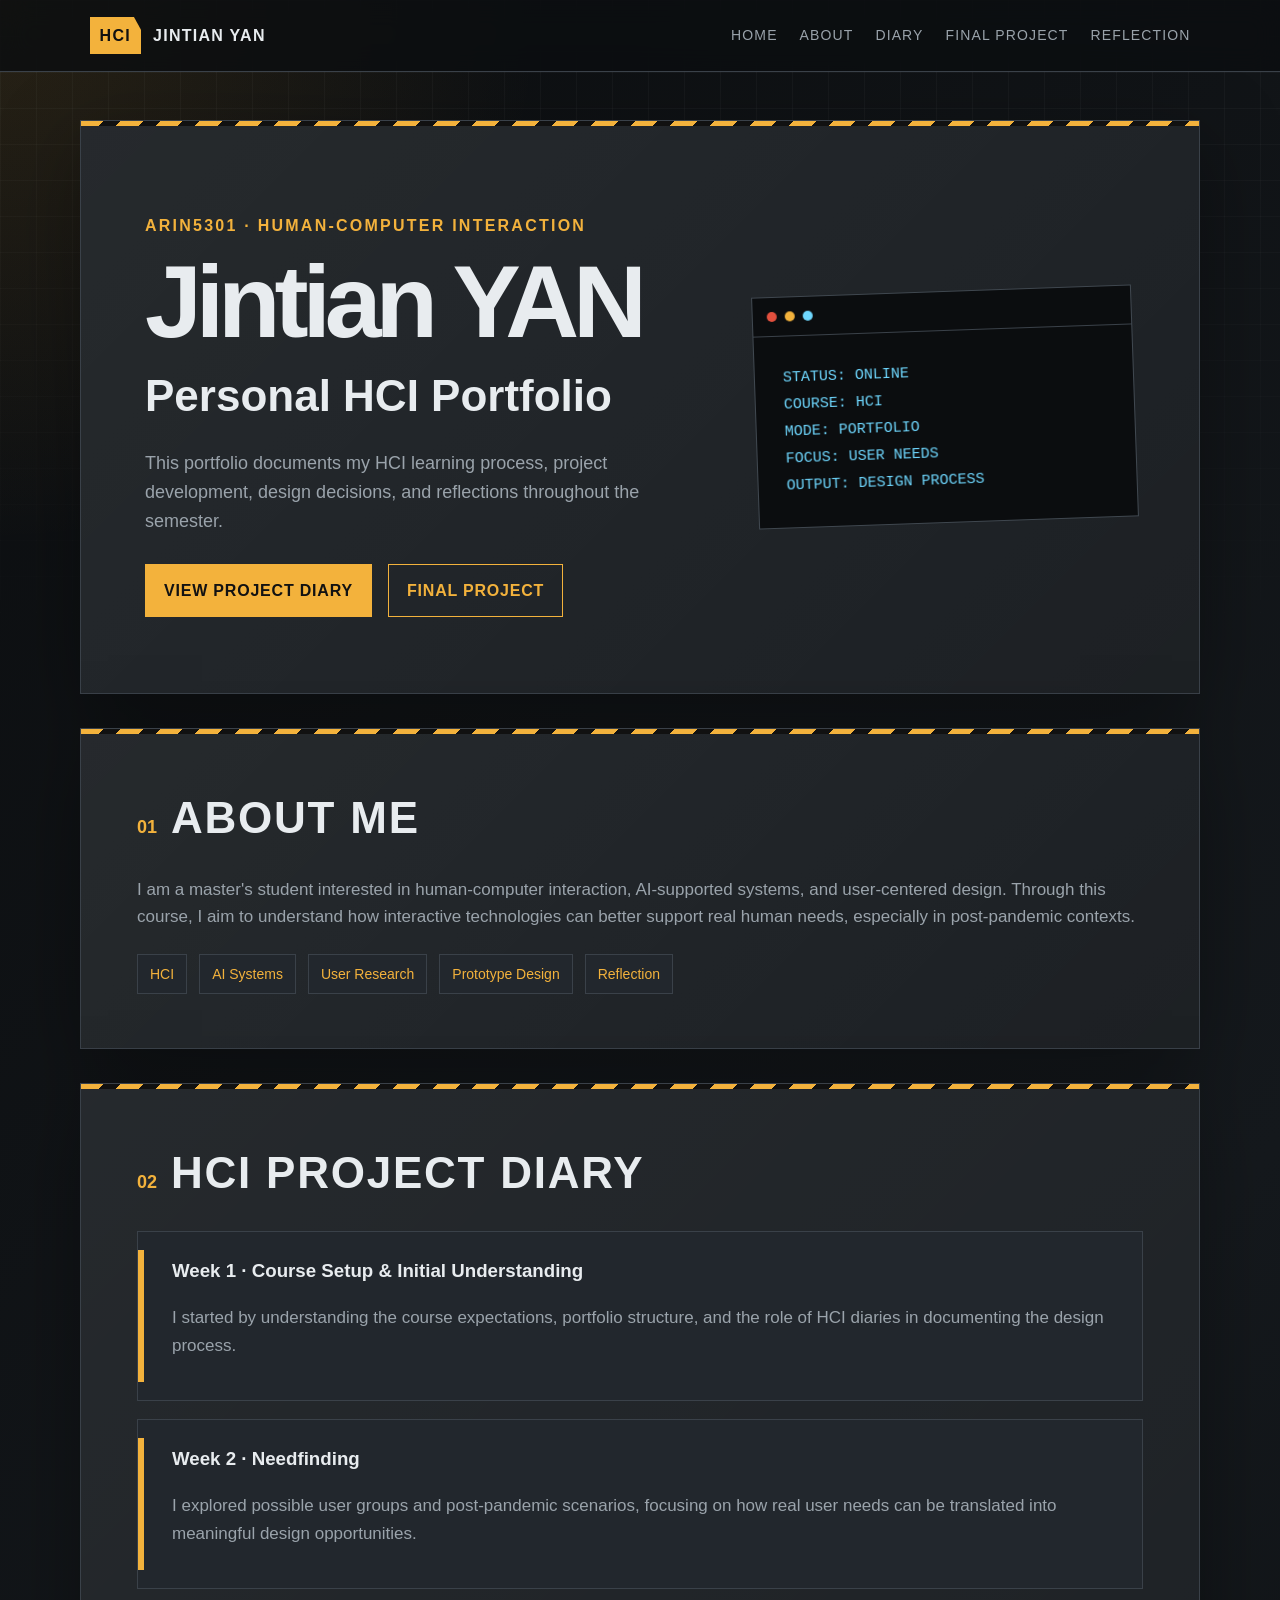
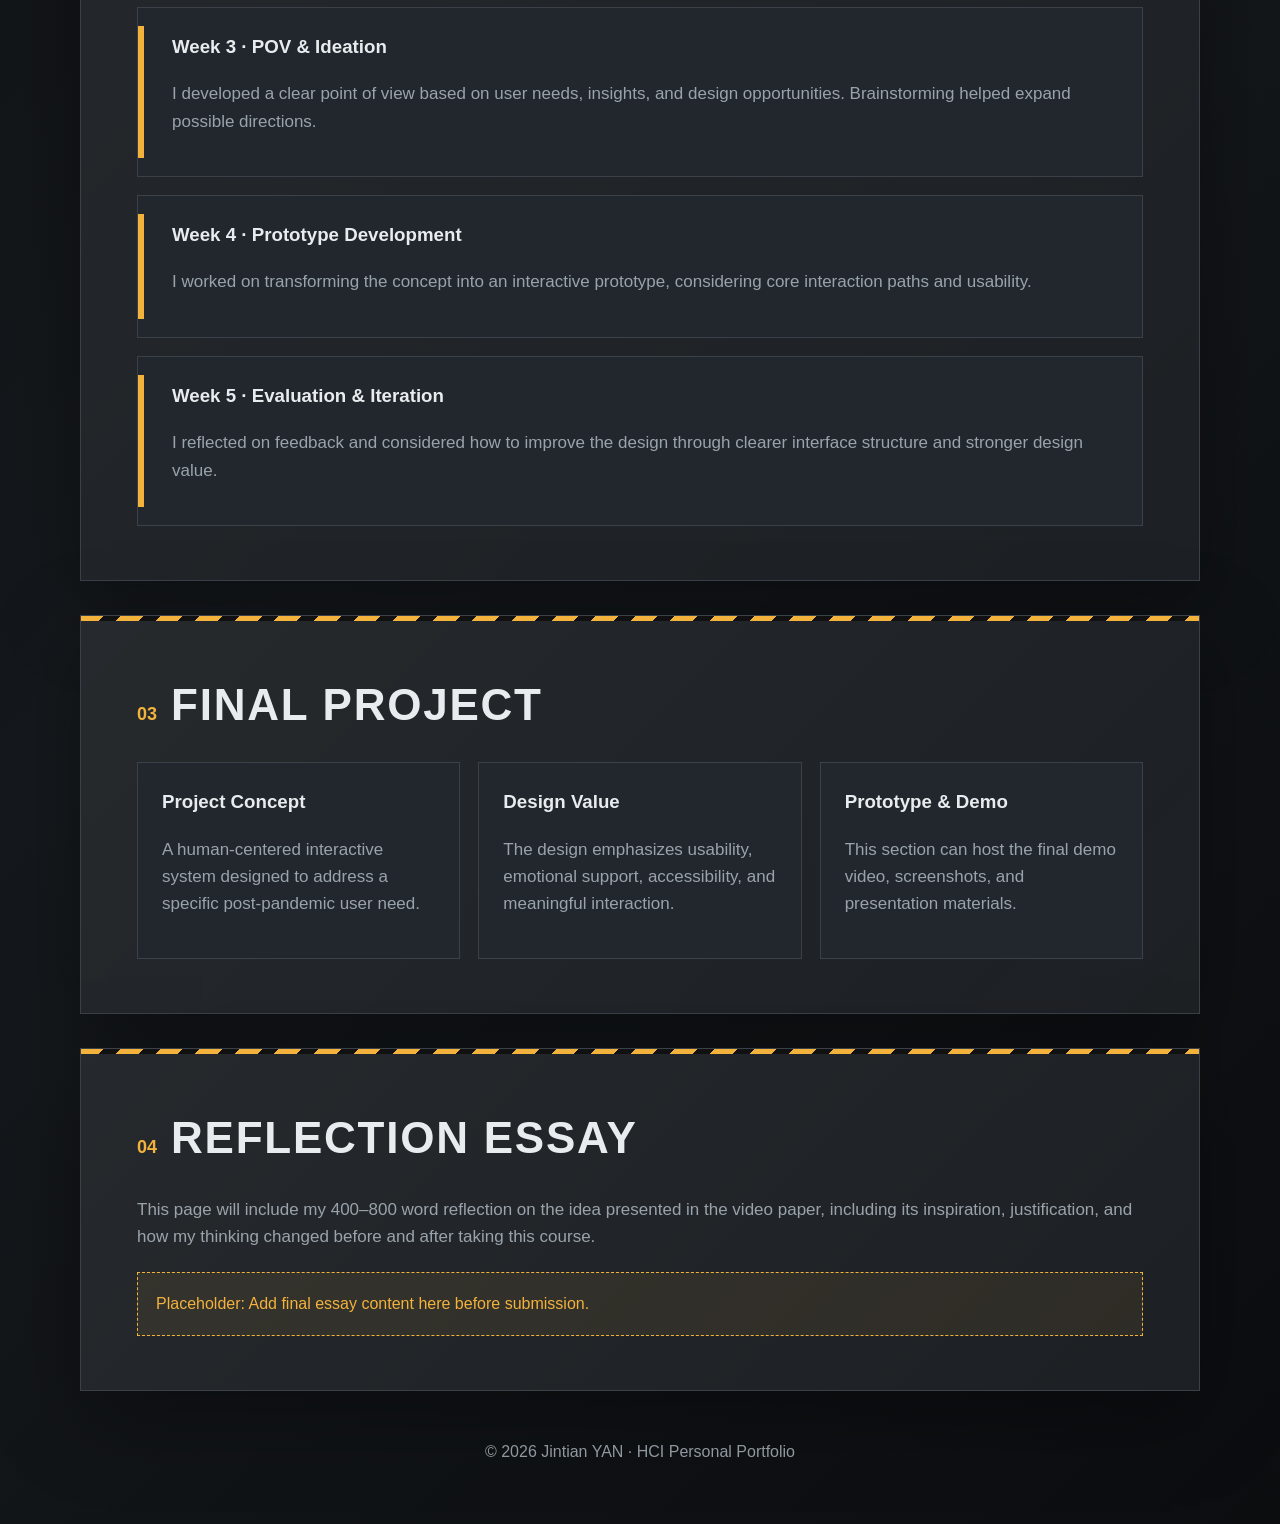
==== index.html @ 7fcb2a55 "Add files via upload" ====
<!DOCTYPE html>
<html lang="en">
<head>
  <meta charset="UTF-8" />
  <meta name="viewport" content="width=device-width, initial-scale=1.0" />
  <title>Jintian YAN | HCI Portfolio</title>
  <link rel="stylesheet" href="style.css" />
</head>
<body>
  <div class="grid-bg"></div>

  <header class="topbar">
    <div class="brand">
      <span class="mark">HCI</span>
      <span>Jintian YAN</span>
    </div>
    <nav>
      <a href="#home">Home</a>
      <a href="#about">About</a>
      <a href="#diary">Diary</a>
      <a href="#project">Final Project</a>
      <a href="#essay">Reflection</a>
    </nav>
  </header>

  <main>
    <section id="home" class="hero panel">
      <div class="hero-left">
        <p class="eyebrow">ARIN5301 · Human-Computer Interaction</p>
        <h1>Jintian YAN</h1>
        <h2>Personal HCI Portfolio</h2>
        <p class="intro">
          This portfolio documents my HCI learning process, project development,
          design decisions, and reflections throughout the semester.
        </p>
        <div class="hero-actions">
          <a class="btn primary" href="#diary">View Project Diary</a>
          <a class="btn ghost" href="#project">Final Project</a>
        </div>
      </div>

      <div class="hero-card">
        <div class="terminal-head">
          <span></span><span></span><span></span>
        </div>
        <pre><code>STATUS: ONLINE
COURSE: HCI
MODE: PORTFOLIO
FOCUS: USER NEEDS
OUTPUT: DESIGN PROCESS</code></pre>
      </div>
    </section>

    <section id="about" class="panel section">
      <div class="section-title">
        <span>01</span>
        <h2>About Me</h2>
      </div>
      <p>
        I am a master's student interested in human-computer interaction,
        AI-supported systems, and user-centered design. Through this course,
        I aim to understand how interactive technologies can better support
        real human needs, especially in post-pandemic contexts.
      </p>
      <div class="tag-row">
        <span>HCI</span>
        <span>AI Systems</span>
        <span>User Research</span>
        <span>Prototype Design</span>
        <span>Reflection</span>
      </div>
    </section>

    <section id="diary" class="panel section">
      <div class="section-title">
        <span>02</span>
        <h2>HCI Project Diary</h2>
      </div>
      <div class="timeline">
        <article>
          <h3>Week 1 · Course Setup & Initial Understanding</h3>
          <p>
            I started by understanding the course expectations, portfolio structure,
            and the role of HCI diaries in documenting the design process.
          </p>
        </article>
        <article>
          <h3>Week 2 · Needfinding</h3>
          <p>
            I explored possible user groups and post-pandemic scenarios, focusing on
            how real user needs can be translated into meaningful design opportunities.
          </p>
        </article>
        <article>
          <h3>Week 3 · POV & Ideation</h3>
          <p>
            I developed a clear point of view based on user needs, insights,
            and design opportunities. Brainstorming helped expand possible directions.
          </p>
        </article>
        <article>
          <h3>Week 4 · Prototype Development</h3>
          <p>
            I worked on transforming the concept into an interactive prototype,
            considering core interaction paths and usability.
          </p>
        </article>
        <article>
          <h3>Week 5 · Evaluation & Iteration</h3>
          <p>
            I reflected on feedback and considered how to improve the design through
            clearer interface structure and stronger design value.
          </p>
        </article>
      </div>
    </section>

    <section id="project" class="panel section">
      <div class="section-title">
        <span>03</span>
        <h2>Final Project</h2>
      </div>
      <div class="cards">
        <div class="card">
          <h3>Project Concept</h3>
          <p>
            A human-centered interactive system designed to address a specific
            post-pandemic user need.
          </p>
        </div>
        <div class="card">
          <h3>Design Value</h3>
          <p>
            The design emphasizes usability, emotional support, accessibility,
            and meaningful interaction.
          </p>
        </div>
        <div class="card">
          <h3>Prototype & Demo</h3>
          <p>
            This section can host the final demo video, screenshots, and presentation
            materials.
          </p>
        </div>
      </div>
    </section>

    <section id="essay" class="panel section">
      <div class="section-title">
        <span>04</span>
        <h2>Reflection Essay</h2>
      </div>
      <p>
        This page will include my 400–800 word reflection on the idea presented in
        the video paper, including its inspiration, justification, and how my thinking
        changed before and after taking this course.
      </p>
      <div class="note">
        Placeholder: Add final essay content here before submission.
      </div>
    </section>
  </main>

  <footer>
    <p>© 2026 Jintian YAN · HCI Personal Portfolio</p>
  </footer>
</body>
</html>
---- style.css ----
:root {
  --bg: #101214;
  --panel: #191d21;
  --panel-2: #22272d;
  --text: #e8ecef;
  --muted: #9aa3ab;
  --line: #3a4149;
  --accent: #f3b23c;
  --danger: #e3503e;
  --cyan: #6fd8ff;
}

* {
  box-sizing: border-box;
}

html {
  scroll-behavior: smooth;
}

body {
  margin: 0;
  background:
    radial-gradient(circle at top left, rgba(243,178,60,0.12), transparent 34rem),
    linear-gradient(135deg, #0c0e10 0%, #15191d 55%, #0b0d0f 100%);
  color: var(--text);
  font-family: Inter, -apple-system, BlinkMacSystemFont, "Segoe UI", Arial, sans-serif;
  line-height: 1.6;
}

.grid-bg {
  position: fixed;
  inset: 0;
  pointer-events: none;
  background-image:
    linear-gradient(rgba(255,255,255,0.035) 1px, transparent 1px),
    linear-gradient(90deg, rgba(255,255,255,0.035) 1px, transparent 1px);
  background-size: 36px 36px;
  mask-image: linear-gradient(to bottom, black, transparent 80%);
}

.topbar {
  position: sticky;
  top: 0;
  z-index: 10;
  height: 72px;
  padding: 0 7vw;
  display: flex;
  align-items: center;
  justify-content: space-between;
  background: rgba(12, 14, 16, 0.82);
  backdrop-filter: blur(14px);
  border-bottom: 1px solid var(--line);
}

.brand {
  display: flex;
  align-items: center;
  gap: 12px;
  font-weight: 800;
  letter-spacing: 0.08em;
  text-transform: uppercase;
}

.mark {
  padding: 6px 10px;
  background: var(--accent);
  color: #111;
  clip-path: polygon(0 0, 86% 0, 100% 35%, 100% 100%, 0 100%);
}

nav {
  display: flex;
  gap: 22px;
}

nav a {
  color: var(--muted);
  text-decoration: none;
  font-size: 14px;
  text-transform: uppercase;
  letter-spacing: 0.08em;
}

nav a:hover {
  color: var(--accent);
}

main {
  width: min(1120px, 88vw);
  margin: 48px auto;
}

.panel {
  position: relative;
  background:
    linear-gradient(135deg, rgba(255,255,255,0.055), rgba(255,255,255,0.015)),
    var(--panel);
  border: 1px solid var(--line);
  box-shadow: 0 24px 80px rgba(0,0,0,0.35);
}

.panel::before {
  content: "";
  position: absolute;
  top: 0;
  left: 0;
  height: 5px;
  width: 100%;
  background: repeating-linear-gradient(
    135deg,
    var(--accent) 0 16px,
    #111 16px 28px
  );
}

.hero {
  min-height: 540px;
  padding: 76px 64px;
  display: grid;
  grid-template-columns: 1.2fr 0.8fr;
  gap: 40px;
  align-items: center;
  overflow: hidden;
}

.eyebrow {
  color: var(--accent);
  font-weight: 800;
  text-transform: uppercase;
  letter-spacing: 0.14em;
}

h1 {
  margin: 0;
  font-size: clamp(56px, 8vw, 104px);
  line-height: 0.92;
  letter-spacing: -0.06em;
}

h2 {
  margin: 12px 0 0;
  font-size: clamp(24px, 4vw, 44px);
}

.intro {
  max-width: 620px;
  color: var(--muted);
  font-size: 18px;
}

.hero-actions {
  display: flex;
  gap: 16px;
  flex-wrap: wrap;
  margin-top: 28px;
}

.btn {
  display: inline-block;
  padding: 13px 18px;
  border: 1px solid var(--accent);
  text-decoration: none;
  font-weight: 800;
  letter-spacing: 0.05em;
  text-transform: uppercase;
}

.btn.primary {
  background: var(--accent);
  color: #121212;
}

.btn.ghost {
  color: var(--accent);
}

.hero-card {
  background: #0b0d0f;
  border: 1px solid #404850;
  transform: rotate(-2deg);
}

.terminal-head {
  display: flex;
  gap: 8px;
  padding: 14px;
  border-bottom: 1px solid var(--line);
}

.terminal-head span {
  width: 10px;
  height: 10px;
  border-radius: 50%;
  background: var(--danger);
}

.terminal-head span:nth-child(2) {
  background: var(--accent);
}

.terminal-head span:nth-child(3) {
  background: var(--cyan);
}

pre {
  margin: 0;
  padding: 28px;
  color: var(--cyan);
  font-size: 15px;
  line-height: 1.8;
  white-space: pre-wrap;
}

.section {
  margin-top: 34px;
  padding: 54px 56px;
}

.section-title {
  display: flex;
  align-items: baseline;
  gap: 14px;
  margin-bottom: 22px;
}

.section-title span {
  color: var(--accent);
  font-weight: 900;
  font-size: 18px;
}

.section-title h2 {
  margin: 0;
  text-transform: uppercase;
  letter-spacing: 0.04em;
}

.section p {
  color: var(--muted);
  font-size: 17px;
}

.tag-row {
  display: flex;
  flex-wrap: wrap;
  gap: 12px;
  margin-top: 24px;
}

.tag-row span {
  border: 1px solid var(--line);
  background: var(--panel-2);
  padding: 8px 12px;
  color: var(--accent);
  font-size: 14px;
}

.timeline {
  display: grid;
  gap: 18px;
}

.timeline article {
  position: relative;
  padding: 24px 26px 24px 34px;
  background: var(--panel-2);
  border: 1px solid var(--line);
}

.timeline article::before {
  content: "";
  position: absolute;
  left: 0;
  top: 18px;
  bottom: 18px;
  width: 6px;
  background: var(--accent);
}

.timeline h3,
.card h3 {
  margin-top: 0;
  color: var(--text);
}

.cards {
  display: grid;
  grid-template-columns: repeat(3, 1fr);
  gap: 18px;
}

.card {
  background: var(--panel-2);
  border: 1px solid var(--line);
  padding: 24px;
  min-height: 190px;
}

.note {
  margin-top: 22px;
  padding: 18px;
  border: 1px dashed var(--accent);
  color: var(--accent);
  background: rgba(243,178,60,0.08);
}

footer {
  width: min(1120px, 88vw);
  margin: 34px auto 60px;
  color: var(--muted);
  text-align: center;
}

@media (max-width: 820px) {
  .topbar {
    height: auto;
    padding: 18px 6vw;
    align-items: flex-start;
    gap: 14px;
    flex-direction: column;
  }

  nav {
    flex-wrap: wrap;
    gap: 12px;
  }

  .hero {
    grid-template-columns: 1fr;
    padding: 58px 28px;
  }

  .section {
    padding: 44px 28px;
  }

  .cards {
    grid-template-columns: 1fr;
  }
}
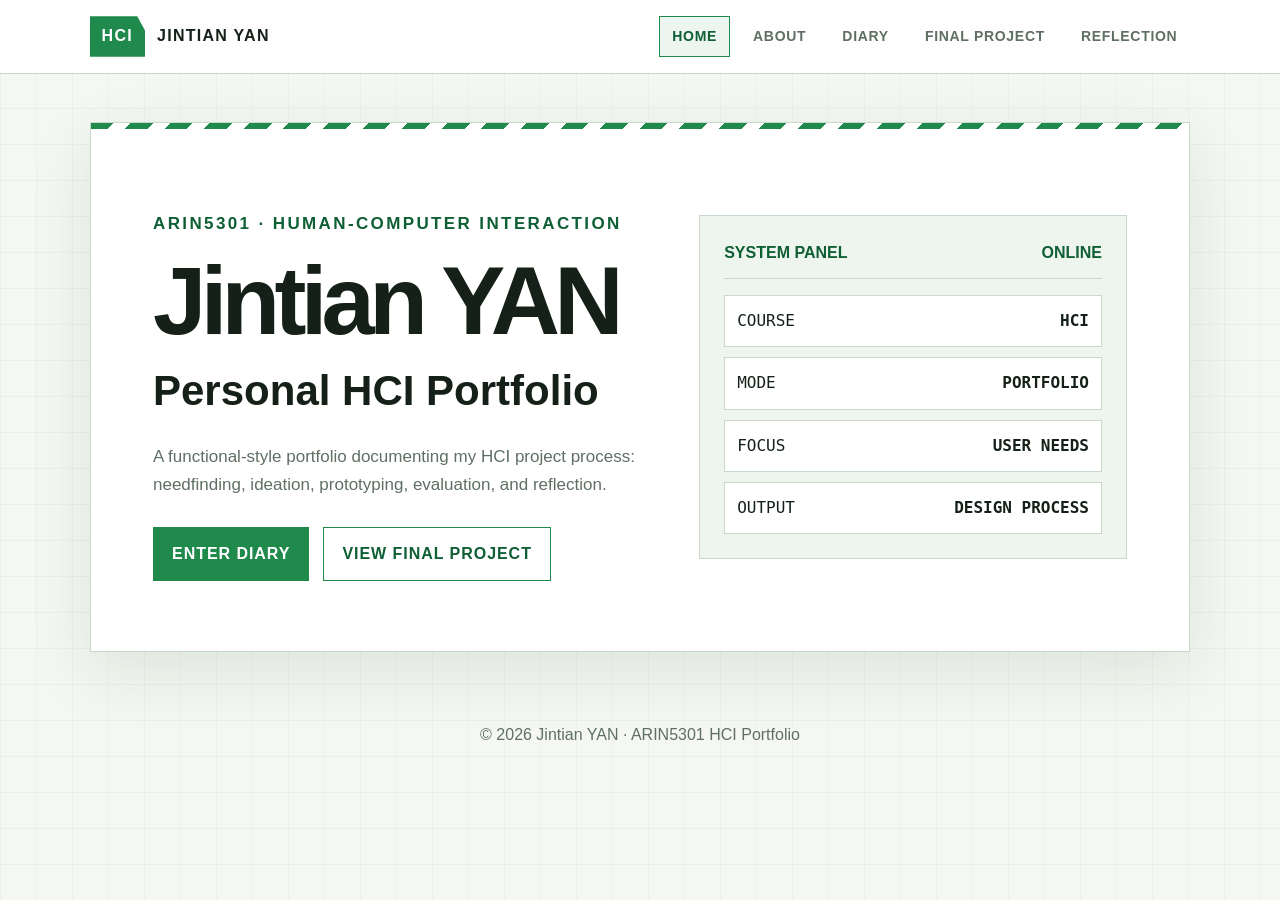
==== commit 9db8b802: "Add files via upload" ====
--- a/index.html
+++ b/index.html
@@ -7,162 +7,42 @@
   <link rel="stylesheet" href="style.css" />
 </head>
 <body>
-  <div class="grid-bg"></div>
+  <header class="topbar">
+    <div class="brand"><span class="logo">HCI</span><span>Jintian YAN</span></div>
+    <nav><a class="active" href="index.html">Home</a>
+<a class="" href="about.html">About</a>
+<a class="" href="diary.html">Diary</a>
+<a class="" href="project.html">Final Project</a>
+<a class="" href="reflection.html">Reflection</a></nav>
+  </header>
+  
+<main>
+  <section class="hero panel">
+    <div>
+      <p class="eyebrow">ARIN5301 · Human-Computer Interaction</p>
+      <h1>Jintian YAN</h1>
+      <h2>Personal HCI Portfolio</h2>
+      <p>
+        A functional-style portfolio documenting my HCI project process:
+        needfinding, ideation, prototyping, evaluation, and reflection.
+      </p>
+      <div class="btn-row">
+        <a class="btn primary" href="diary.html">Enter Diary</a>
+        <a class="btn" href="project.html">View Final Project</a>
+      </div>
+    </div>
+    <div class="status-card">
+      <div class="status-title"><span>SYSTEM PANEL</span><span>ONLINE</span></div>
+      <div class="status-grid">
+        <div><span>COURSE</span><strong>HCI</strong></div>
+        <div><span>MODE</span><strong>PORTFOLIO</strong></div>
+        <div><span>FOCUS</span><strong>USER NEEDS</strong></div>
+        <div><span>OUTPUT</span><strong>DESIGN PROCESS</strong></div>
+      </div>
+    </div>
+  </section>
+</main>
 
-  <header class="topbar">
-    <div class="brand">
-      <span class="mark">HCI</span>
-      <span>Jintian YAN</span>
-    </div>
-    <nav>
-      <a href="#home">Home</a>
-      <a href="#about">About</a>
-      <a href="#diary">Diary</a>
-      <a href="#project">Final Project</a>
-      <a href="#essay">Reflection</a>
-    </nav>
-  </header>
-
-  <main>
-    <section id="home" class="hero panel">
-      <div class="hero-left">
-        <p class="eyebrow">ARIN5301 · Human-Computer Interaction</p>
-        <h1>Jintian YAN</h1>
-        <h2>Personal HCI Portfolio</h2>
-        <p class="intro">
-          This portfolio documents my HCI learning process, project development,
-          design decisions, and reflections throughout the semester.
-        </p>
-        <div class="hero-actions">
-          <a class="btn primary" href="#diary">View Project Diary</a>
-          <a class="btn ghost" href="#project">Final Project</a>
-        </div>
-      </div>
-
-      <div class="hero-card">
-        <div class="terminal-head">
-          <span></span><span></span><span></span>
-        </div>
-        <pre><code>STATUS: ONLINE
-COURSE: HCI
-MODE: PORTFOLIO
-FOCUS: USER NEEDS
-OUTPUT: DESIGN PROCESS</code></pre>
-      </div>
-    </section>
-
-    <section id="about" class="panel section">
-      <div class="section-title">
-        <span>01</span>
-        <h2>About Me</h2>
-      </div>
-      <p>
-        I am a master's student interested in human-computer interaction,
-        AI-supported systems, and user-centered design. Through this course,
-        I aim to understand how interactive technologies can better support
-        real human needs, especially in post-pandemic contexts.
-      </p>
-      <div class="tag-row">
-        <span>HCI</span>
-        <span>AI Systems</span>
-        <span>User Research</span>
-        <span>Prototype Design</span>
-        <span>Reflection</span>
-      </div>
-    </section>
-
-    <section id="diary" class="panel section">
-      <div class="section-title">
-        <span>02</span>
-        <h2>HCI Project Diary</h2>
-      </div>
-      <div class="timeline">
-        <article>
-          <h3>Week 1 · Course Setup & Initial Understanding</h3>
-          <p>
-            I started by understanding the course expectations, portfolio structure,
-            and the role of HCI diaries in documenting the design process.
-          </p>
-        </article>
-        <article>
-          <h3>Week 2 · Needfinding</h3>
-          <p>
-            I explored possible user groups and post-pandemic scenarios, focusing on
-            how real user needs can be translated into meaningful design opportunities.
-          </p>
-        </article>
-        <article>
-          <h3>Week 3 · POV & Ideation</h3>
-          <p>
-            I developed a clear point of view based on user needs, insights,
-            and design opportunities. Brainstorming helped expand possible directions.
-          </p>
-        </article>
-        <article>
-          <h3>Week 4 · Prototype Development</h3>
-          <p>
-            I worked on transforming the concept into an interactive prototype,
-            considering core interaction paths and usability.
-          </p>
-        </article>
-        <article>
-          <h3>Week 5 · Evaluation & Iteration</h3>
-          <p>
-            I reflected on feedback and considered how to improve the design through
-            clearer interface structure and stronger design value.
-          </p>
-        </article>
-      </div>
-    </section>
-
-    <section id="project" class="panel section">
-      <div class="section-title">
-        <span>03</span>
-        <h2>Final Project</h2>
-      </div>
-      <div class="cards">
-        <div class="card">
-          <h3>Project Concept</h3>
-          <p>
-            A human-centered interactive system designed to address a specific
-            post-pandemic user need.
-          </p>
-        </div>
-        <div class="card">
-          <h3>Design Value</h3>
-          <p>
-            The design emphasizes usability, emotional support, accessibility,
-            and meaningful interaction.
-          </p>
-        </div>
-        <div class="card">
-          <h3>Prototype & Demo</h3>
-          <p>
-            This section can host the final demo video, screenshots, and presentation
-            materials.
-          </p>
-        </div>
-      </div>
-    </section>
-
-    <section id="essay" class="panel section">
-      <div class="section-title">
-        <span>04</span>
-        <h2>Reflection Essay</h2>
-      </div>
-      <p>
-        This page will include my 400–800 word reflection on the idea presented in
-        the video paper, including its inspiration, justification, and how my thinking
-        changed before and after taking this course.
-      </p>
-      <div class="note">
-        Placeholder: Add final essay content here before submission.
-      </div>
-    </section>
-  </main>
-
-  <footer>
-    <p>© 2026 Jintian YAN · HCI Personal Portfolio</p>
-  </footer>
+  <footer>© 2026 Jintian YAN · ARIN5301 HCI Portfolio</footer>
 </body>
-</html>
+</html>
--- a/style.css
+++ b/style.css
@@ -1,157 +1,145 @@
 :root {
-  --bg: #101214;
-  --panel: #191d21;
-  --panel-2: #22272d;
-  --text: #e8ecef;
-  --muted: #9aa3ab;
-  --line: #3a4149;
-  --accent: #f3b23c;
-  --danger: #e3503e;
-  --cyan: #6fd8ff;
-}
-
-* {
-  box-sizing: border-box;
-}
-
-html {
-  scroll-behavior: smooth;
-}
+  --bg: #f4f7f2;
+  --panel: #ffffff;
+  --panel-2: #eef5ee;
+  --text: #142018;
+  --muted: #5f6f64;
+  --line: #c9d8cc;
+  --green: #1f8a4c;
+  --green-dark: #0f5f34;
+  --lime: #b7f36b;
+  --warning: #1f8a4c;
+}
+
+* { box-sizing: border-box; }
 
 body {
   margin: 0;
   background:
-    radial-gradient(circle at top left, rgba(243,178,60,0.12), transparent 34rem),
-    linear-gradient(135deg, #0c0e10 0%, #15191d 55%, #0b0d0f 100%);
+    linear-gradient(90deg, rgba(31,138,76,0.05) 1px, transparent 1px),
+    linear-gradient(rgba(31,138,76,0.05) 1px, transparent 1px),
+    var(--bg);
+  background-size: 36px 36px;
   color: var(--text);
   font-family: Inter, -apple-system, BlinkMacSystemFont, "Segoe UI", Arial, sans-serif;
-  line-height: 1.6;
-}
-
-.grid-bg {
-  position: fixed;
-  inset: 0;
-  pointer-events: none;
-  background-image:
-    linear-gradient(rgba(255,255,255,0.035) 1px, transparent 1px),
-    linear-gradient(90deg, rgba(255,255,255,0.035) 1px, transparent 1px);
-  background-size: 36px 36px;
-  mask-image: linear-gradient(to bottom, black, transparent 80%);
+  line-height: 1.65;
 }
 
 .topbar {
+  height: 74px;
+  padding: 0 7vw;
+  display: flex;
+  justify-content: space-between;
+  align-items: center;
+  background: rgba(255,255,255,0.88);
+  backdrop-filter: blur(16px);
+  border-bottom: 1px solid var(--line);
   position: sticky;
   top: 0;
   z-index: 10;
-  height: 72px;
-  padding: 0 7vw;
-  display: flex;
-  align-items: center;
-  justify-content: space-between;
-  background: rgba(12, 14, 16, 0.82);
-  backdrop-filter: blur(14px);
-  border-bottom: 1px solid var(--line);
 }
 
 .brand {
   display: flex;
   align-items: center;
   gap: 12px;
-  font-weight: 800;
-  letter-spacing: 0.08em;
-  text-transform: uppercase;
-}
-
-.mark {
-  padding: 6px 10px;
-  background: var(--accent);
-  color: #111;
+  font-weight: 900;
+  letter-spacing: .08em;
+  text-transform: uppercase;
+}
+
+.logo {
+  padding: 7px 12px;
+  background: var(--green);
+  color: white;
   clip-path: polygon(0 0, 86% 0, 100% 35%, 100% 100%, 0 100%);
 }
 
 nav {
   display: flex;
-  gap: 22px;
+  gap: 10px;
+  flex-wrap: wrap;
 }
 
 nav a {
   color: var(--muted);
   text-decoration: none;
+  padding: 8px 12px;
+  border: 1px solid transparent;
   font-size: 14px;
-  text-transform: uppercase;
-  letter-spacing: 0.08em;
-}
-
-nav a:hover {
-  color: var(--accent);
+  font-weight: 800;
+  letter-spacing: .05em;
+  text-transform: uppercase;
+}
+
+nav a:hover,
+nav a.active {
+  color: var(--green-dark);
+  border-color: var(--green);
+  background: rgba(31,138,76,0.08);
 }
 
 main {
-  width: min(1120px, 88vw);
-  margin: 48px auto;
+  width: min(1100px, 88vw);
+  margin: 48px auto 70px;
 }
 
 .panel {
+  background: var(--panel);
+  border: 1px solid var(--line);
+  box-shadow: 0 20px 60px rgba(25, 70, 44, 0.10);
   position: relative;
-  background:
-    linear-gradient(135deg, rgba(255,255,255,0.055), rgba(255,255,255,0.015)),
-    var(--panel);
-  border: 1px solid var(--line);
-  box-shadow: 0 24px 80px rgba(0,0,0,0.35);
 }
 
 .panel::before {
   content: "";
   position: absolute;
-  top: 0;
-  left: 0;
-  height: 5px;
+  inset: 0 auto auto 0;
   width: 100%;
+  height: 6px;
   background: repeating-linear-gradient(
     135deg,
-    var(--accent) 0 16px,
-    #111 16px 28px
+    var(--green) 0 16px,
+    white 16px 28px
   );
 }
 
 .hero {
-  min-height: 540px;
-  padding: 76px 64px;
-  display: grid;
-  grid-template-columns: 1.2fr 0.8fr;
-  gap: 40px;
+  min-height: 520px;
+  padding: 70px 62px;
+  display: grid;
+  grid-template-columns: 1.08fr .92fr;
+  gap: 44px;
   align-items: center;
-  overflow: hidden;
 }
 
 .eyebrow {
-  color: var(--accent);
-  font-weight: 800;
-  text-transform: uppercase;
-  letter-spacing: 0.14em;
+  color: var(--green-dark);
+  font-weight: 900;
+  letter-spacing: .14em;
+  text-transform: uppercase;
 }
 
 h1 {
+  font-size: clamp(54px, 8vw, 96px);
+  line-height: .95;
   margin: 0;
-  font-size: clamp(56px, 8vw, 104px);
-  line-height: 0.92;
-  letter-spacing: -0.06em;
+  letter-spacing: -.06em;
 }
 
 h2 {
-  margin: 12px 0 0;
-  font-size: clamp(24px, 4vw, 44px);
-}
-
-.intro {
-  max-width: 620px;
+  font-size: clamp(26px, 4vw, 42px);
+  margin: 10px 0 0;
+}
+
+p {
   color: var(--muted);
-  font-size: 18px;
-}
-
-.hero-actions {
-  display: flex;
-  gap: 16px;
+  font-size: 17px;
+}
+
+.btn-row {
+  display: flex;
+  gap: 14px;
   flex-wrap: wrap;
   margin-top: 28px;
 }
@@ -159,157 +147,110 @@
 .btn {
   display: inline-block;
   padding: 13px 18px;
-  border: 1px solid var(--accent);
+  border: 1px solid var(--green);
+  color: var(--green-dark);
   text-decoration: none;
-  font-weight: 800;
-  letter-spacing: 0.05em;
-  text-transform: uppercase;
+  font-weight: 900;
+  text-transform: uppercase;
+  letter-spacing: .06em;
 }
 
 .btn.primary {
-  background: var(--accent);
-  color: #121212;
-}
-
-.btn.ghost {
-  color: var(--accent);
-}
-
-.hero-card {
-  background: #0b0d0f;
-  border: 1px solid #404850;
-  transform: rotate(-2deg);
-}
-
-.terminal-head {
-  display: flex;
-  gap: 8px;
-  padding: 14px;
+  background: var(--green);
+  color: white;
+}
+
+.status-card {
+  background: var(--panel-2);
+  border: 1px solid var(--line);
+  padding: 24px;
+}
+
+.status-title {
+  display: flex;
+  justify-content: space-between;
   border-bottom: 1px solid var(--line);
-}
-
-.terminal-head span {
-  width: 10px;
-  height: 10px;
-  border-radius: 50%;
-  background: var(--danger);
-}
-
-.terminal-head span:nth-child(2) {
-  background: var(--accent);
-}
-
-.terminal-head span:nth-child(3) {
-  background: var(--cyan);
-}
-
-pre {
-  margin: 0;
-  padding: 28px;
-  color: var(--cyan);
-  font-size: 15px;
-  line-height: 1.8;
-  white-space: pre-wrap;
-}
-
-.section {
-  margin-top: 34px;
-  padding: 54px 56px;
-}
-
-.section-title {
-  display: flex;
-  align-items: baseline;
-  gap: 14px;
-  margin-bottom: 22px;
-}
-
-.section-title span {
-  color: var(--accent);
-  font-weight: 900;
-  font-size: 18px;
-}
-
-.section-title h2 {
-  margin: 0;
-  text-transform: uppercase;
-  letter-spacing: 0.04em;
-}
-
-.section p {
-  color: var(--muted);
-  font-size: 17px;
-}
-
-.tag-row {
-  display: flex;
-  flex-wrap: wrap;
-  gap: 12px;
-  margin-top: 24px;
-}
-
-.tag-row span {
-  border: 1px solid var(--line);
-  background: var(--panel-2);
-  padding: 8px 12px;
-  color: var(--accent);
-  font-size: 14px;
-}
-
-.timeline {
-  display: grid;
-  gap: 18px;
-}
-
-.timeline article {
-  position: relative;
-  padding: 24px 26px 24px 34px;
-  background: var(--panel-2);
-  border: 1px solid var(--line);
-}
-
-.timeline article::before {
-  content: "";
-  position: absolute;
-  left: 0;
-  top: 18px;
-  bottom: 18px;
-  width: 6px;
-  background: var(--accent);
-}
-
-.timeline h3,
-.card h3 {
-  margin-top: 0;
-  color: var(--text);
-}
-
-.cards {
+  padding-bottom: 12px;
+  margin-bottom: 16px;
+  font-weight: 900;
+  color: var(--green-dark);
+}
+
+.status-grid {
+  display: grid;
+  gap: 10px;
+}
+
+.status-grid div {
+  display: flex;
+  justify-content: space-between;
+  padding: 12px;
+  background: white;
+  border: 1px solid var(--line);
+  font-family: ui-monospace, SFMono-Regular, Menlo, Consolas, monospace;
+}
+
+.page-header {
+  padding: 58px 58px 38px;
+}
+
+.page-header h1 {
+  font-size: clamp(42px, 6vw, 72px);
+}
+
+.content {
+  padding: 0 58px 58px;
+}
+
+.module-grid {
   display: grid;
   grid-template-columns: repeat(3, 1fr);
   gap: 18px;
-}
-
-.card {
+  margin-top: 28px;
+}
+
+.module {
   background: var(--panel-2);
   border: 1px solid var(--line);
   padding: 24px;
-  min-height: 190px;
-}
-
-.note {
-  margin-top: 22px;
+}
+
+.module h3 {
+  margin-top: 0;
+  color: var(--green-dark);
+}
+
+.timeline {
+  display: grid;
+  gap: 18px;
+  margin-top: 26px;
+}
+
+.timeline article {
+  background: var(--panel-2);
+  border: 1px solid var(--line);
+  padding: 24px;
+  border-left: 7px solid var(--green);
+}
+
+.timeline h3 {
+  margin-top: 0;
+}
+
+.notice {
+  margin-top: 24px;
+  border: 1px dashed var(--green);
+  background: rgba(31,138,76,0.08);
+  color: var(--green-dark);
   padding: 18px;
-  border: 1px dashed var(--accent);
-  color: var(--accent);
-  background: rgba(243,178,60,0.08);
+  font-weight: 800;
 }
 
 footer {
-  width: min(1120px, 88vw);
-  margin: 34px auto 60px;
+  width: min(1100px, 88vw);
+  margin: 0 auto 44px;
+  text-align: center;
   color: var(--muted);
-  text-align: center;
 }
 
 @media (max-width: 820px) {
@@ -317,25 +258,18 @@
     height: auto;
     padding: 18px 6vw;
     align-items: flex-start;
-    gap: 14px;
     flex-direction: column;
   }
 
-  nav {
-    flex-wrap: wrap;
-    gap: 12px;
-  }
-
-  .hero {
-    grid-template-columns: 1fr;
-    padding: 58px 28px;
-  }
-
-  .section {
-    padding: 44px 28px;
-  }
-
-  .cards {
+  .hero,
+  .module-grid {
     grid-template-columns: 1fr;
   }
-}
+
+  .hero,
+  .page-header,
+  .content {
+    padding-left: 28px;
+    padding-right: 28px;
+  }
+}
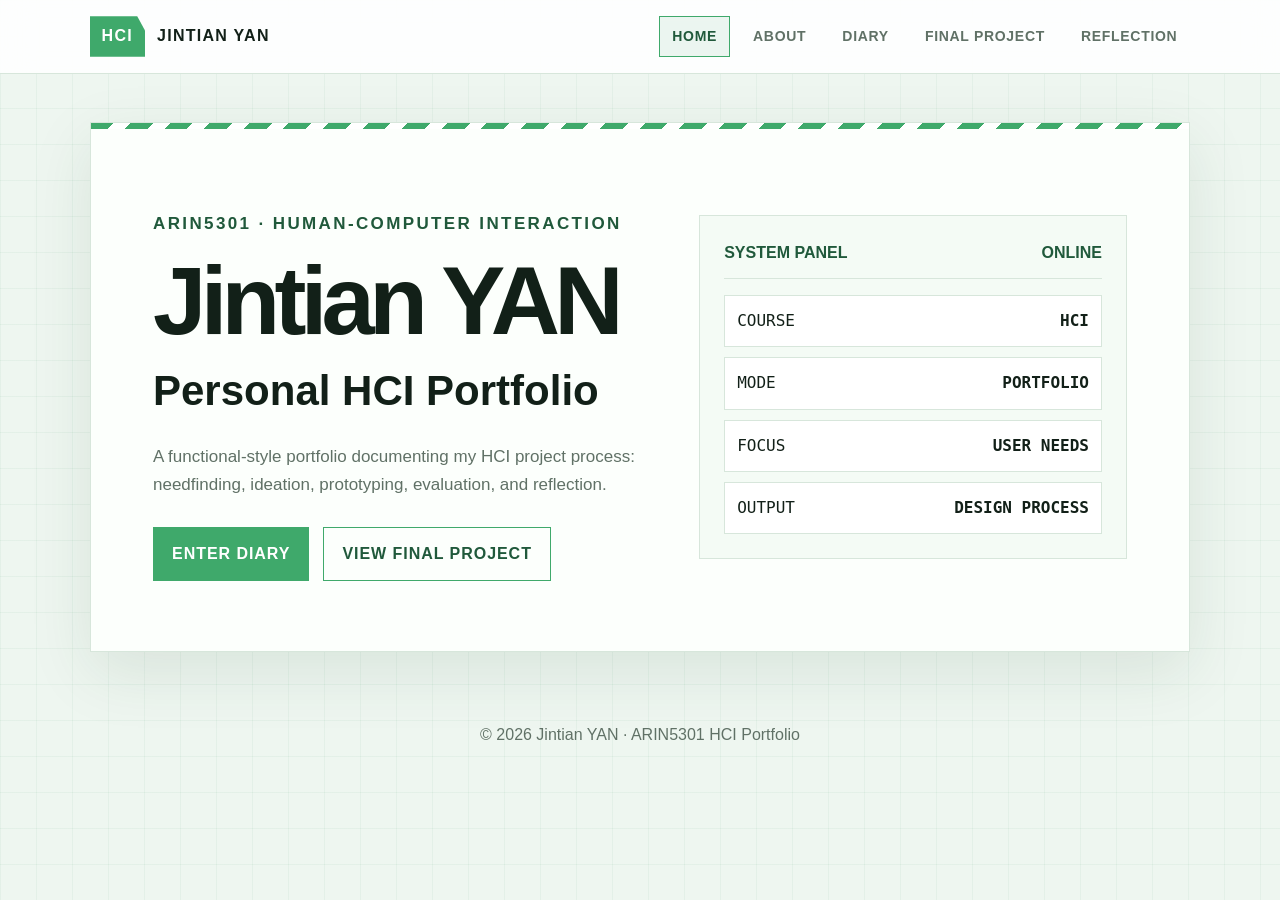
==== commit 666b0d88: "Update index.html" ====
--- a/index.html
+++ b/index.html
@@ -44,5 +44,6 @@
 </main>
 
   <footer>© 2026 Jintian YAN · ARIN5301 HCI Portfolio</footer>
+  <script src="transition.js"></script>
 </body>
-</html>+</html>
--- a/style.css
+++ b/style.css
@@ -1,14 +1,14 @@
 :root {
-  --bg: #f4f7f2;
-  --panel: #ffffff;
-  --panel-2: #eef5ee;
-  --text: #142018;
-  --muted: #5f6f64;
-  --line: #c9d8cc;
-  --green: #1f8a4c;
-  --green-dark: #0f5f34;
-  --lime: #b7f36b;
-  --warning: #1f8a4c;
+  --bg: #eef6f0;
+  --panel: #fcfffc;
+  --panel-2: #f4fbf5;
+  --text: #122018;
+  --muted: #607166;
+  --line: #d7e6db;
+  --green: #3fa96b;
+  --green-dark: #20593b;
+  --lime: #c8ff8a;
+  --warning: #58d68d;
 }
 
 * { box-sizing: border-box; }
@@ -191,7 +191,7 @@
 }
 
 .page-header {
-  padding: 58px 58px 38px;
+  padding: 72px 80px 36px;
 }
 
 .page-header h1 {
@@ -199,7 +199,7 @@
 }
 
 .content {
-  padding: 0 58px 58px;
+  padding: 0 60px 72px;
 }
 
 .module-grid {
@@ -273,3 +273,64 @@
     padding-right: 28px;
   }
 }
+
+.page-transition {
+  position: fixed;
+  inset: 0;
+  z-index: 9999;
+  pointer-events: none;
+  background:
+    repeating-linear-gradient(
+      0deg,
+      rgba(47, 163, 90, 0.08) 0px,
+      rgba(47, 163, 90, 0.08) 2px,
+      transparent 2px,
+      transparent 8px
+    ),
+    rgba(244, 247, 242, 0.96);
+  opacity: 0;
+  transform: scaleY(0);
+  transform-origin: top;
+  transition: opacity 0.25s ease, transform 0.45s ease;
+}
+
+.page-transition.active {
+  opacity: 1;
+  transform: scaleY(1);
+}
+
+.scan-line {
+  position: absolute;
+  left: 0;
+  top: -20%;
+  width: 100%;
+  height: 20%;
+  background: linear-gradient(
+    to bottom,
+    transparent,
+    rgba(47, 163, 90, 0.35),
+    transparent
+  );
+  animation: scanMove 0.65s linear infinite;
+}
+
+.wave-text {
+  position: absolute;
+  left: 50%;
+  top: 50%;
+  transform: translate(-50%, -50%);
+  color: #1d6b3c;
+  font-weight: 900;
+  letter-spacing: 0.22em;
+  font-size: 18px;
+  text-transform: uppercase;
+}
+
+@keyframes scanMove {
+  from {
+    top: -20%;
+  }
+  to {
+    top: 100%;
+  }
+}
